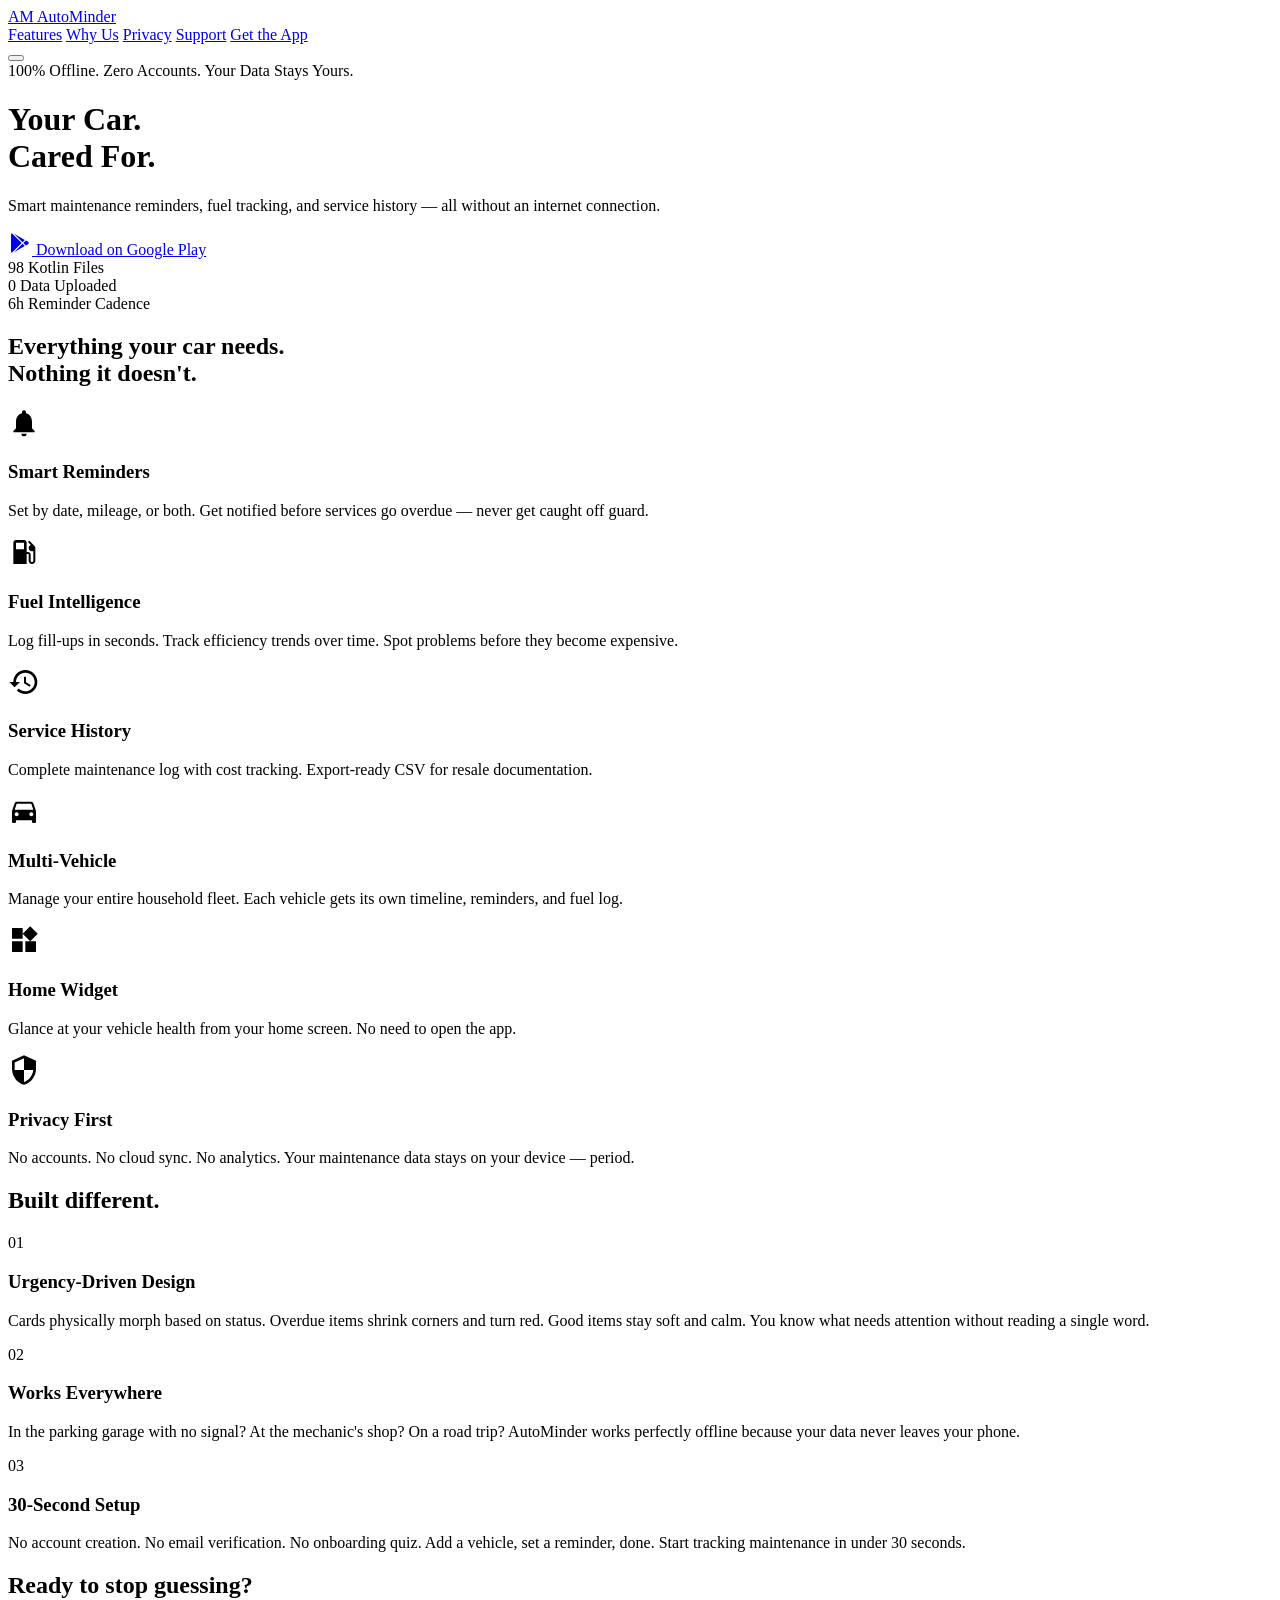
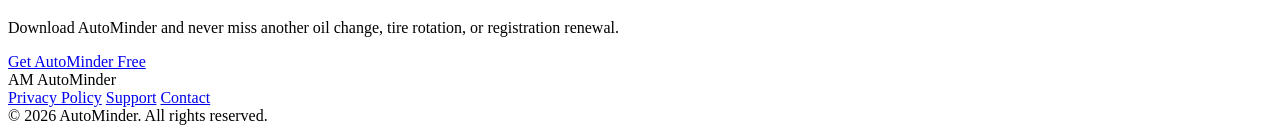
==== website/public/index.html @ 38c60903 "docs: add AutoMinder marketing and privacy website Firebase-hosted static site: landing, privacy pol" ====
<!DOCTYPE html>
<html lang="en">
<head>
    <meta charset="UTF-8">
    <meta name="viewport" content="width=device-width, initial-scale=1.0">
    <title>AutoMinder - Smart Car Maintenance Reminders</title>
    <meta name="description" content="Never miss an oil change again. AutoMinder tracks every service, reminds you before anything goes overdue, and logs your fuel efficiency — all offline.">
    <meta name="theme-color" content="#006B5F">
    <link rel="icon" type="image/svg+xml" href="/favicon.svg">
    <link rel="preconnect" href="https://fonts.googleapis.com">
    <link rel="preconnect" href="https://fonts.gstatic.com" crossorigin>
    <link href="https://fonts.googleapis.com/css2?family=Exo+2:wght@700;800&family=Nunito+Sans:wght@400;600;700&family=JetBrains+Mono:wght@500&display=swap" rel="stylesheet">
    <link rel="stylesheet" href="/styles.css">
</head>
<body>
    <nav class="nav">
        <div class="nav-inner">
            <a href="/" class="nav-brand">
                <span class="nav-logo">AM</span>
                <span class="nav-title">AutoMinder</span>
            </a>
            <div class="nav-links">
                <a href="#features">Features</a>
                <a href="#why">Why Us</a>
                <a href="/privacy.html">Privacy</a>
                <a href="/support.html">Support</a>
                <a href="https://play.google.com/store/apps/details?id=com.autominder.app" class="btn btn-sm">Get the App</a>
            </div>
            <button class="nav-toggle" aria-label="Menu">
                <span></span><span></span><span></span>
            </button>
        </div>
    </nav>

    <header class="hero">
        <div class="hero-bg"></div>
        <div class="hero-content">
            <div class="hero-badge">100% Offline. Zero Accounts. Your Data Stays Yours.</div>
            <h1>Your Car.<br><span class="hero-accent">Cared For.</span></h1>
            <p class="hero-sub">Smart maintenance reminders, fuel tracking, and service history — all without an internet connection.</p>
            <div class="hero-cta">
                <a href="https://play.google.com/store/apps/details?id=com.autominder.app" class="btn btn-primary btn-lg">
                    <svg width="24" height="24" viewBox="0 0 24 24" fill="currentColor"><path d="M3,20.5V3.5C3,2.91 3.34,2.39 3.84,2.15L13.69,12L3.84,21.85C3.34,21.61 3,21.09 3,20.5M16.81,15.12L6.05,21.34L14.54,12.85L16.81,15.12M20.16,10.81C20.5,11.08 20.75,11.5 20.75,12C20.75,12.5 20.5,12.92 20.16,13.19L17.89,14.5L15.39,12L17.89,9.5L20.16,10.81M6.05,2.66L16.81,8.88L14.54,11.15L6.05,2.66Z"/></svg>
                    Download on Google Play
                </a>
            </div>
            <div class="hero-stats">
                <div class="stat">
                    <span class="stat-num">98</span>
                    <span class="stat-label">Kotlin Files</span>
                </div>
                <div class="stat">
                    <span class="stat-num">0</span>
                    <span class="stat-label">Data Uploaded</span>
                </div>
                <div class="stat">
                    <span class="stat-num">6h</span>
                    <span class="stat-label">Reminder Cadence</span>
                </div>
            </div>
        </div>
    </header>

    <section id="features" class="features">
        <div class="container">
            <h2 class="section-title">Everything your car needs.<br>Nothing it doesn't.</h2>
            <div class="features-grid">
                <div class="feature-card">
                    <div class="feature-icon feature-icon--remind">
                        <svg width="32" height="32" viewBox="0 0 24 24" fill="currentColor"><path d="M12 22c1.1 0 2-.9 2-2h-4c0 1.1.89 2 2 2zm6-6v-5c0-3.07-1.64-5.64-4.5-6.32V4c0-.83-.67-1.5-1.5-1.5s-1.5.67-1.5 1.5v.68C7.63 5.36 6 7.92 6 11v5l-2 2v1h16v-1l-2-2z"/></svg>
                    </div>
                    <h3>Smart Reminders</h3>
                    <p>Set by date, mileage, or both. Get notified before services go overdue — never get caught off guard.</p>
                </div>
                <div class="feature-card">
                    <div class="feature-icon feature-icon--fuel">
                        <svg width="32" height="32" viewBox="0 0 24 24" fill="currentColor"><path d="M19.77 7.23l.01-.01-3.72-3.72L15 4.56l2.11 2.11c-.94.36-1.61 1.26-1.61 2.33 0 1.38 1.12 2.5 2.5 2.5.36 0 .69-.08 1-.21v7.21c0 .55-.45 1-1 1s-1-.45-1-1V14c0-1.1-.9-2-2-2h-1V5c0-1.1-.9-2-2-2H6c-1.1 0-2 .9-2 2v16h10v-7.5h1.5v5c0 1.38 1.12 2.5 2.5 2.5s2.5-1.12 2.5-2.5V9c0-.69-.28-1.32-.73-1.77zM12 10H6V5h6v5z"/></svg>
                    </div>
                    <h3>Fuel Intelligence</h3>
                    <p>Log fill-ups in seconds. Track efficiency trends over time. Spot problems before they become expensive.</p>
                </div>
                <div class="feature-card">
                    <div class="feature-icon feature-icon--history">
                        <svg width="32" height="32" viewBox="0 0 24 24" fill="currentColor"><path d="M13 3c-4.97 0-9 4.03-9 9H1l3.89 3.89.07.14L9 12H6c0-3.87 3.13-7 7-7s7 3.13 7 7-3.13 7-7 7c-1.93 0-3.68-.79-4.94-2.06l-1.42 1.42C8.27 19.99 10.51 21 13 21c4.97 0 9-4.03 9-9s-4.03-9-9-9zm-1 5v5l4.28 2.54.72-1.21-3.5-2.08V8H12z"/></svg>
                    </div>
                    <h3>Service History</h3>
                    <p>Complete maintenance log with cost tracking. Export-ready CSV for resale documentation.</p>
                </div>
                <div class="feature-card">
                    <div class="feature-icon feature-icon--multi">
                        <svg width="32" height="32" viewBox="0 0 24 24" fill="currentColor"><path d="M18.92 6.01C18.72 5.42 18.16 5 17.5 5h-11c-.66 0-1.21.42-1.42 1.01L3 12v8c0 .55.45 1 1 1h1c.55 0 1-.45 1-1v-1h12v1c0 .55.45 1 1 1h1c.55 0 1-.45 1-1v-8l-2.08-5.99zM6.5 16c-.83 0-1.5-.67-1.5-1.5S5.67 13 6.5 13s1.5.67 1.5 1.5S7.33 16 6.5 16zm11 0c-.83 0-1.5-.67-1.5-1.5s.67-1.5 1.5-1.5 1.5.67 1.5 1.5-.67 1.5-1.5 1.5zM5 11l1.5-4.5h11L19 11H5z"/></svg>
                    </div>
                    <h3>Multi-Vehicle</h3>
                    <p>Manage your entire household fleet. Each vehicle gets its own timeline, reminders, and fuel log.</p>
                </div>
                <div class="feature-card">
                    <div class="feature-icon feature-icon--widget">
                        <svg width="32" height="32" viewBox="0 0 24 24" fill="currentColor"><path d="M13 13v8h8v-8h-8zM3 21h8v-8H3v8zM3 3v8h8V3H3zm13.66-1.31L11 7.34 16.66 13l5.66-5.66-5.66-5.65z"/></svg>
                    </div>
                    <h3>Home Widget</h3>
                    <p>Glance at your vehicle health from your home screen. No need to open the app.</p>
                </div>
                <div class="feature-card">
                    <div class="feature-icon feature-icon--privacy">
                        <svg width="32" height="32" viewBox="0 0 24 24" fill="currentColor"><path d="M12 1L3 5v6c0 5.55 3.84 10.74 9 12 5.16-1.26 9-6.45 9-12V5l-9-4zm0 10.99h7c-.53 4.12-3.28 7.79-7 8.94V12H5V6.3l7-3.11v8.8z"/></svg>
                    </div>
                    <h3>Privacy First</h3>
                    <p>No accounts. No cloud sync. No analytics. Your maintenance data stays on your device — period.</p>
                </div>
            </div>
        </div>
    </section>

    <section id="why" class="why">
        <div class="container">
            <h2 class="section-title">Built different.</h2>
            <div class="why-grid">
                <div class="why-card">
                    <div class="why-number">01</div>
                    <h3>Urgency-Driven Design</h3>
                    <p>Cards physically morph based on status. Overdue items shrink corners and turn red. Good items stay soft and calm. You know what needs attention without reading a single word.</p>
                </div>
                <div class="why-card">
                    <div class="why-number">02</div>
                    <h3>Works Everywhere</h3>
                    <p>In the parking garage with no signal? At the mechanic's shop? On a road trip? AutoMinder works perfectly offline because your data never leaves your phone.</p>
                </div>
                <div class="why-card">
                    <div class="why-number">03</div>
                    <h3>30-Second Setup</h3>
                    <p>No account creation. No email verification. No onboarding quiz. Add a vehicle, set a reminder, done. Start tracking maintenance in under 30 seconds.</p>
                </div>
            </div>
        </div>
    </section>

    <section class="cta-section">
        <div class="container">
            <div class="cta-card">
                <h2>Ready to stop guessing?</h2>
                <p>Download AutoMinder and never miss another oil change, tire rotation, or registration renewal.</p>
                <a href="https://play.google.com/store/apps/details?id=com.autominder.app" class="btn btn-primary btn-lg">Get AutoMinder Free</a>
            </div>
        </div>
    </section>

    <footer class="footer">
        <div class="container footer-inner">
            <div class="footer-brand">
                <span class="nav-logo">AM</span>
                <span>AutoMinder</span>
            </div>
            <div class="footer-links">
                <a href="/privacy.html">Privacy Policy</a>
                <a href="/support.html">Support</a>
                <a href="mailto:autominder2@gmail.com">Contact</a>
            </div>
            <div class="footer-copy">&copy; 2026 AutoMinder. All rights reserved.</div>
        </div>
    </footer>

    <script>
        document.querySelector('.nav-toggle').addEventListener('click', function() {
            document.querySelector('.nav-links').classList.toggle('active');
        });
    </script>
</body>
</html>
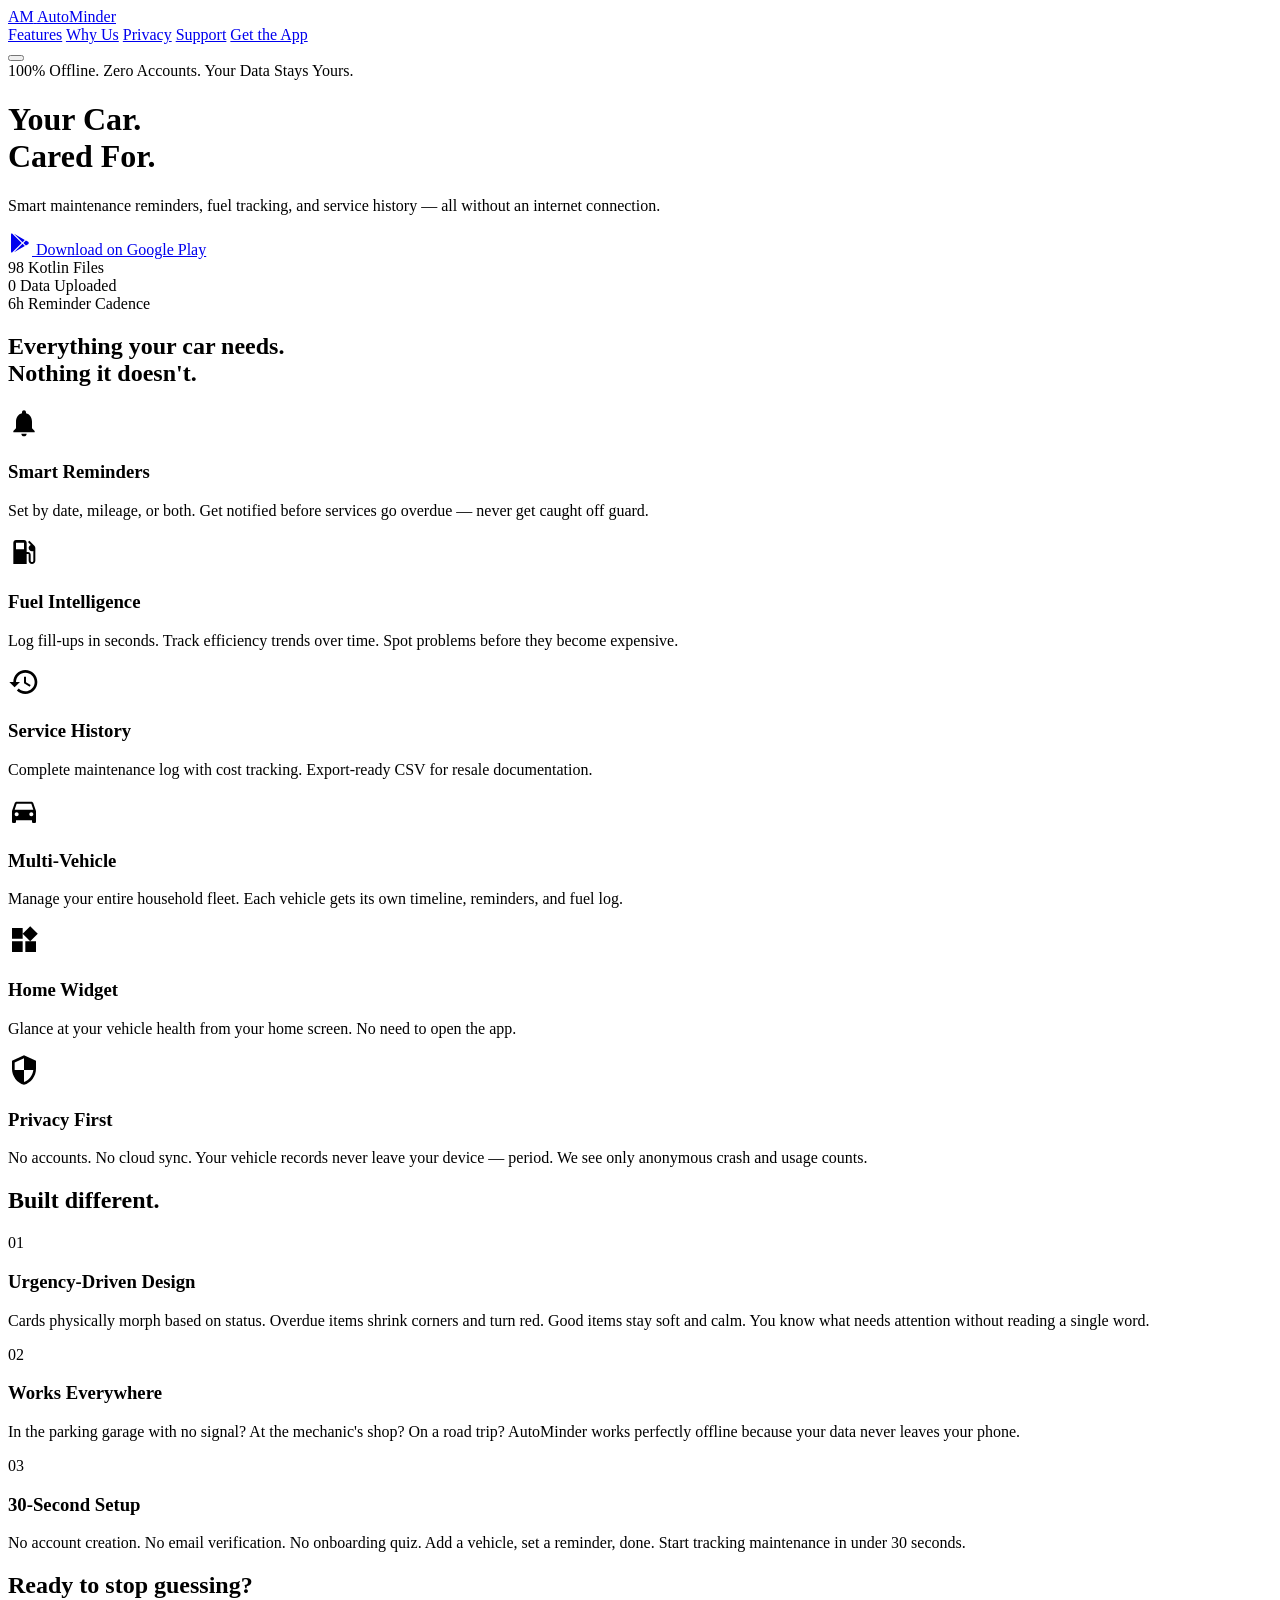
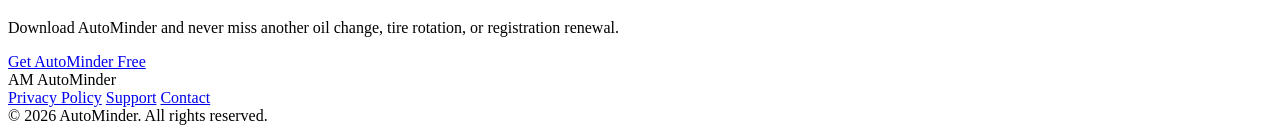
==== commit 32e2d178: "feat(web): host the site on Firebase, add app-ads.txt, and correct false privacy claims Adds the Fir" ====
--- a/website/public/index.html
+++ b/website/public/index.html
@@ -105,7 +105,7 @@
                         <svg width="32" height="32" viewBox="0 0 24 24" fill="currentColor"><path d="M12 1L3 5v6c0 5.55 3.84 10.74 9 12 5.16-1.26 9-6.45 9-12V5l-9-4zm0 10.99h7c-.53 4.12-3.28 7.79-7 8.94V12H5V6.3l7-3.11v8.8z"/></svg>
                     </div>
                     <h3>Privacy First</h3>
-                    <p>No accounts. No cloud sync. No analytics. Your maintenance data stays on your device — period.</p>
+                    <p>No accounts. No cloud sync. Your vehicle records never leave your device — period. We see only anonymous crash and usage counts.</p>
                 </div>
             </div>
         </div>
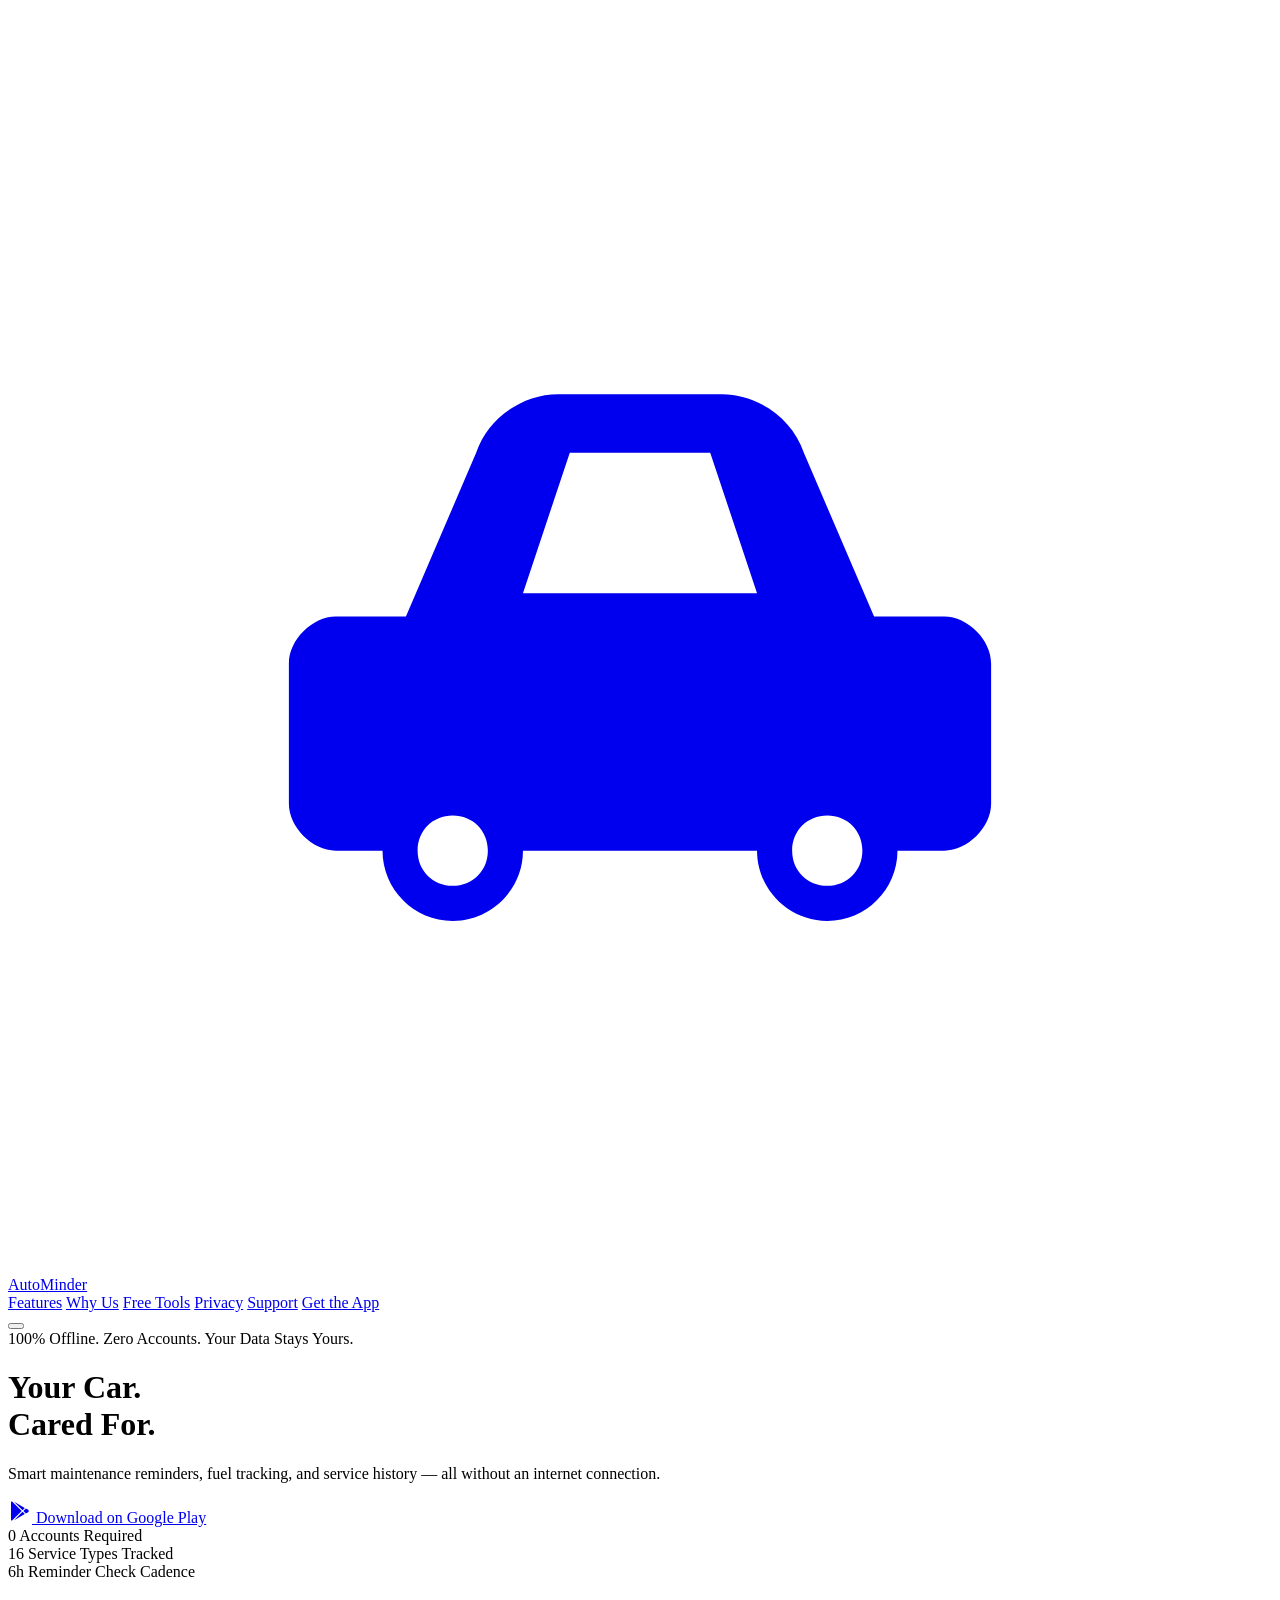
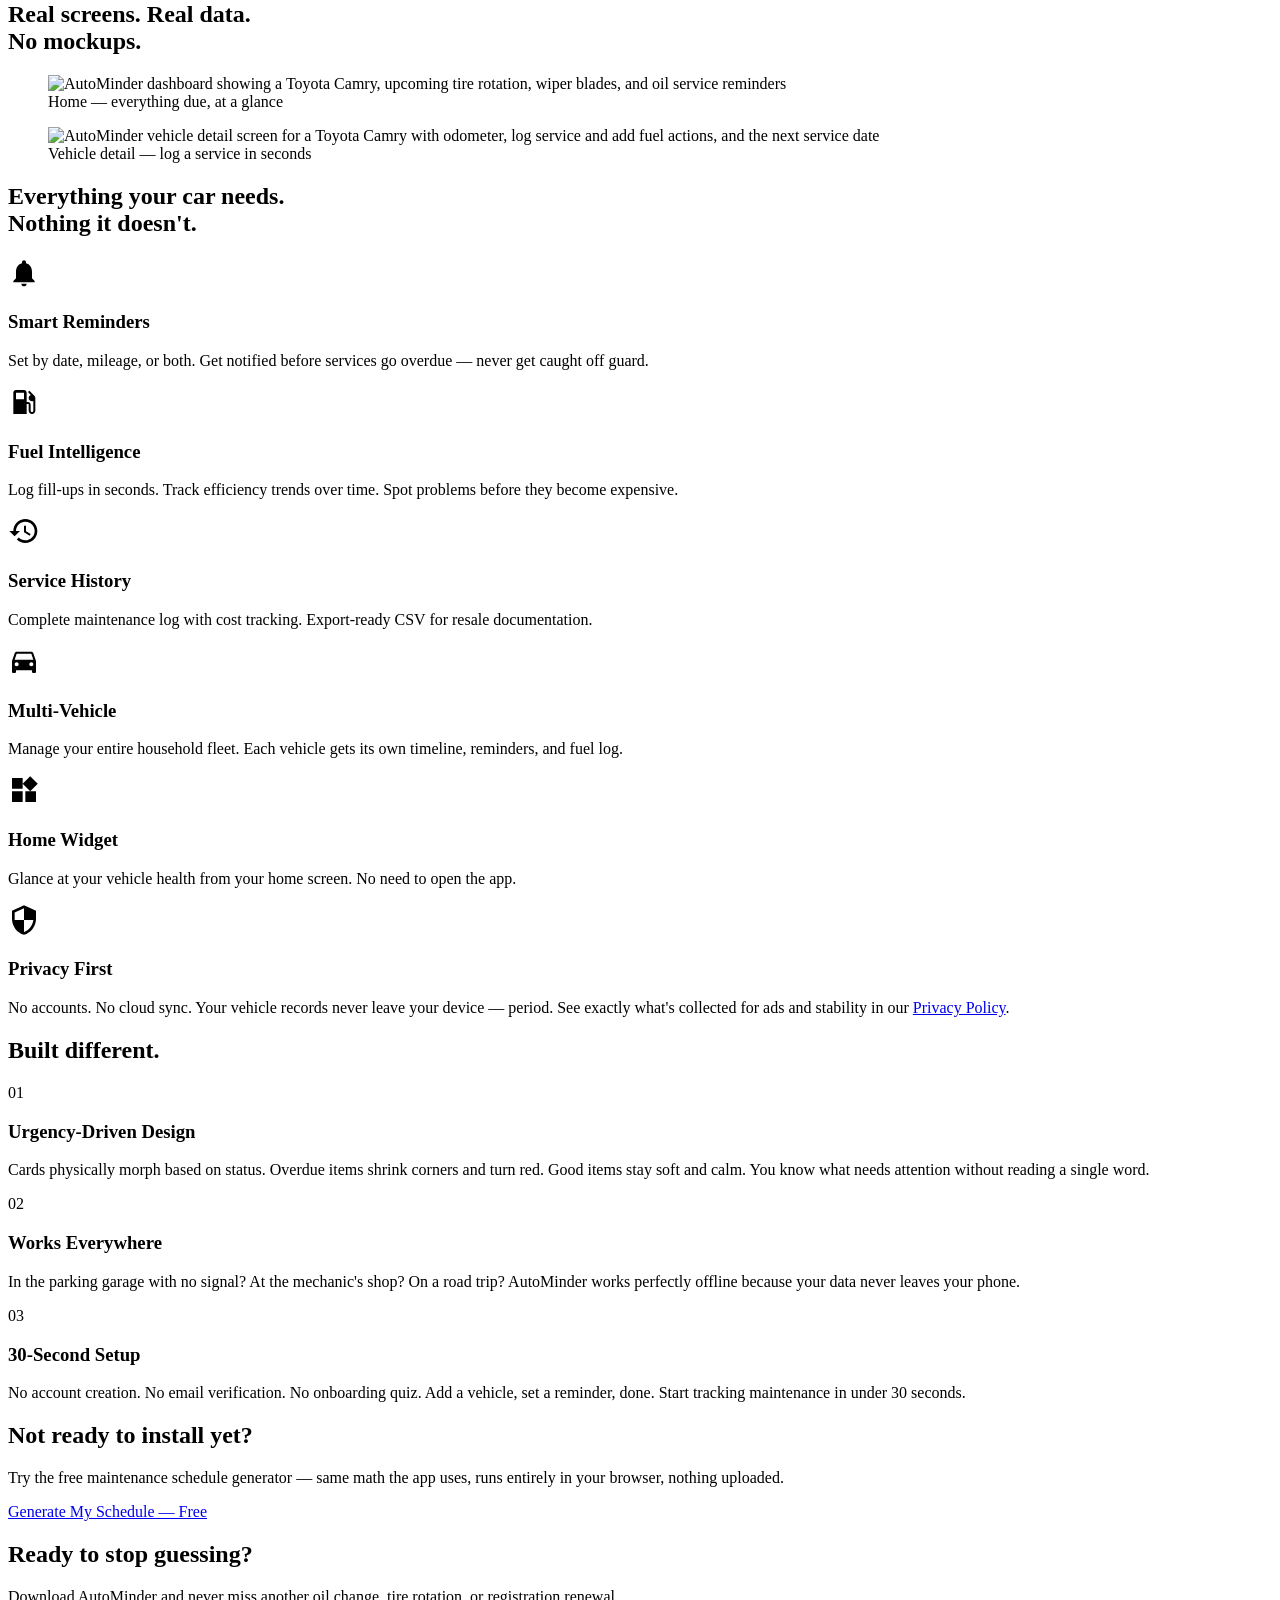
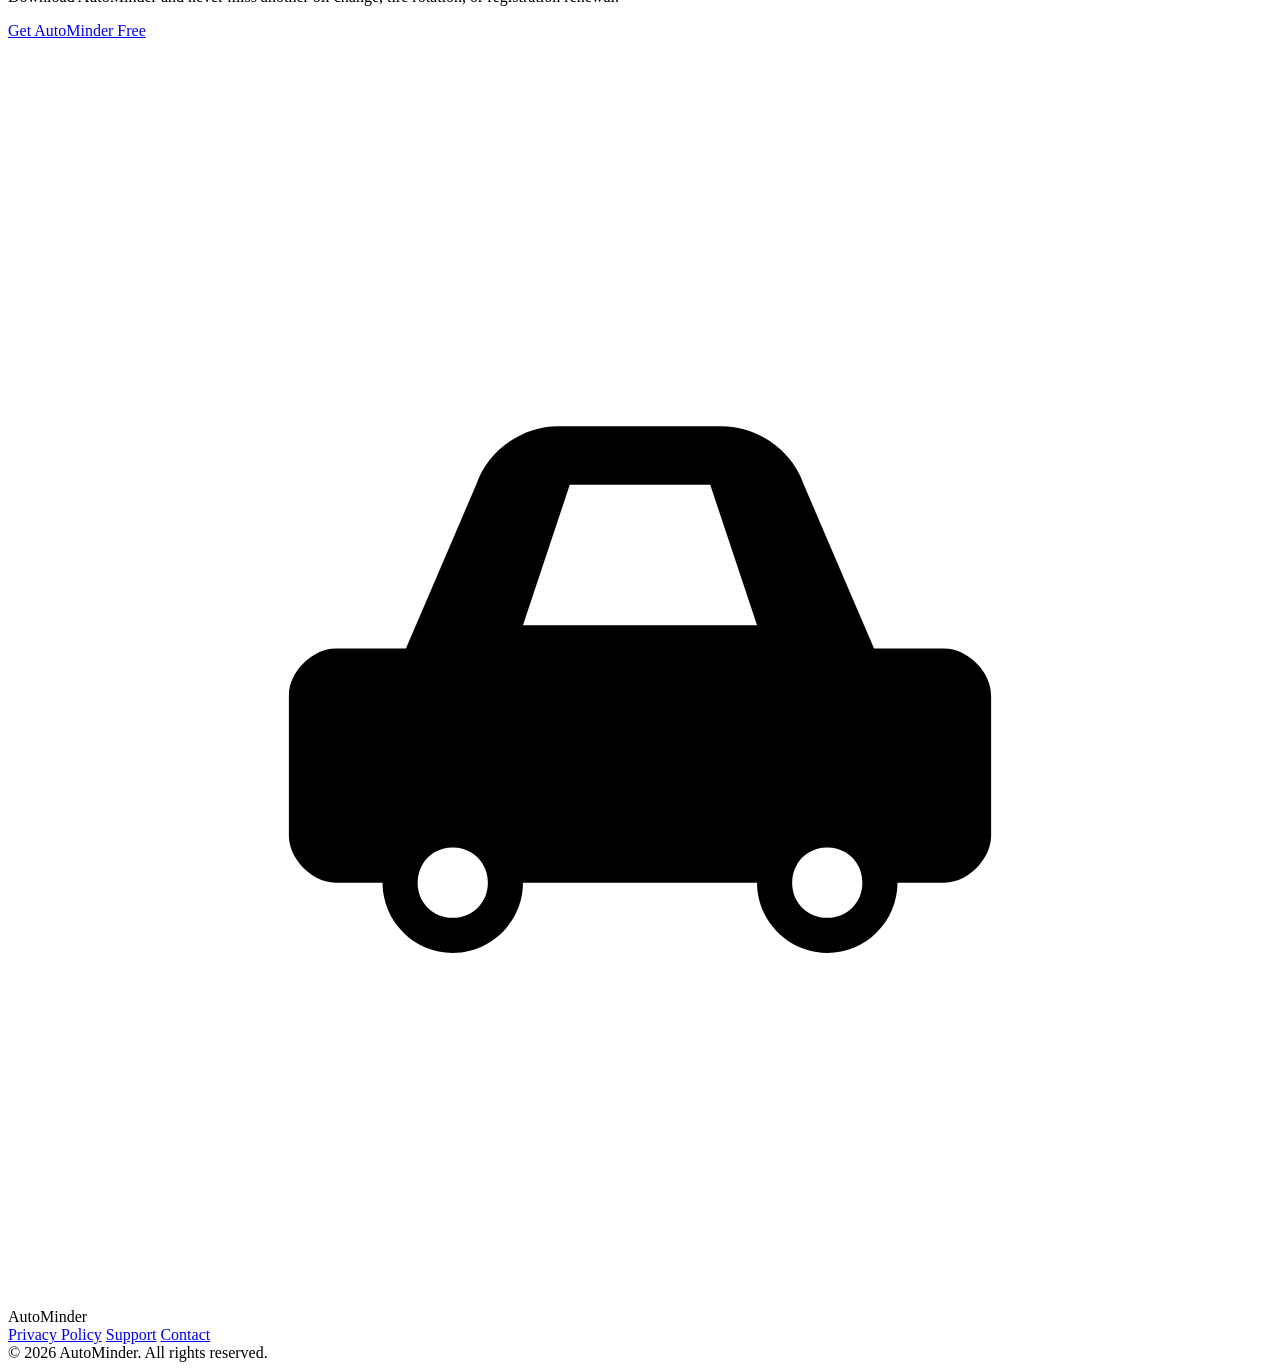
==== commit 86dc9331: "feat(v3): domain data-truth foundation, canonical vehicle formatter, semantic M3 status badges - Veh" ====
--- a/website/public/index.html
+++ b/website/public/index.html
@@ -5,23 +5,32 @@
     <meta name="viewport" content="width=device-width, initial-scale=1.0">
     <title>AutoMinder - Smart Car Maintenance Reminders</title>
     <meta name="description" content="Never miss an oil change again. AutoMinder tracks every service, reminds you before anything goes overdue, and logs your fuel efficiency — all offline.">
-    <meta name="theme-color" content="#006B5F">
-    <link rel="icon" type="image/svg+xml" href="/favicon.svg">
+    <meta name="theme-color" content="#0B4FC4">
+    <meta property="og:type" content="website">
+    <meta property="og:title" content="AutoMinder — Smart Car Maintenance Reminders">
+    <meta property="og:description" content="Never miss an oil change again. AutoMinder tracks every service, reminds you before anything goes overdue, and logs your fuel efficiency — all offline.">
+    <meta property="og:url" content="https://com-autominder-app.web.app/">
+    <meta property="og:site_name" content="AutoMinder">
+    <meta name="twitter:card" content="summary">
+    <meta name="twitter:title" content="AutoMinder — Smart Car Maintenance Reminders">
+    <meta name="twitter:description" content="Never miss an oil change again. AutoMinder tracks every service, reminds you before anything goes overdue, and logs your fuel efficiency — all offline.">
+    <link rel="icon" type="image/svg+xml" href="/favicon.svg?v=2">
     <link rel="preconnect" href="https://fonts.googleapis.com">
     <link rel="preconnect" href="https://fonts.gstatic.com" crossorigin>
     <link href="https://fonts.googleapis.com/css2?family=Exo+2:wght@700;800&family=Nunito+Sans:wght@400;600;700&family=JetBrains+Mono:wght@500&display=swap" rel="stylesheet">
-    <link rel="stylesheet" href="/styles.css">
+    <link rel="stylesheet" href="/styles.css?v=2">
 </head>
 <body>
     <nav class="nav">
         <div class="nav-inner">
             <a href="/" class="nav-brand">
-                <span class="nav-logo">AM</span>
+                <span class="nav-logo"><svg viewBox="0 0 108 108" fill="currentColor"><path d="M74,52 L68,38 C67,35 64,33 61,33 L47,33 C44,33 41,35 40,38 L34,52 L28,52 C26,52 24,54 24,56 L24,68 C24,70 26,72 28,72 L32,72 C32,75.3 34.7,78 38,78 C41.3,78 44,75.3 44,72 L64,72 C64,75.3 66.7,78 70,78 C73.3,78 76,75.3 76,72 L80,72 C82,72 84,70 84,68 L84,56 C84,54 82,52 80,52 Z M38,75 C36.3,75 35,73.7 35,72 C35,70.3 36.3,69 38,69 C39.7,69 41,70.3 41,72 C41,73.7 39.7,75 38,75 Z M70,75 C68.3,75 67,73.7 67,72 C67,70.3 68.3,69 70,69 C71.7,69 73,70.3 73,72 C73,73.7 71.7,75 70,75 Z M44,50 L48,38 L60,38 L64,50 Z"/></svg></span>
                 <span class="nav-title">AutoMinder</span>
             </a>
             <div class="nav-links">
                 <a href="#features">Features</a>
                 <a href="#why">Why Us</a>
+                <a href="/tools/maintenance-schedule.html">Free Tools</a>
                 <a href="/privacy.html">Privacy</a>
                 <a href="/support.html">Support</a>
                 <a href="https://play.google.com/store/apps/details?id=com.autominder.app" class="btn btn-sm">Get the App</a>
@@ -46,20 +55,36 @@
             </div>
             <div class="hero-stats">
                 <div class="stat">
-                    <span class="stat-num">98</span>
-                    <span class="stat-label">Kotlin Files</span>
+                    <span class="stat-num">0</span>
+                    <span class="stat-label">Accounts Required</span>
                 </div>
                 <div class="stat">
-                    <span class="stat-num">0</span>
-                    <span class="stat-label">Data Uploaded</span>
+                    <span class="stat-num">16</span>
+                    <span class="stat-label">Service Types Tracked</span>
                 </div>
                 <div class="stat">
                     <span class="stat-num">6h</span>
-                    <span class="stat-label">Reminder Cadence</span>
+                    <span class="stat-label">Reminder Check Cadence</span>
                 </div>
             </div>
         </div>
     </header>
+
+    <section class="screenshots">
+        <div class="container">
+            <h2 class="section-title">Real screens. Real data.<br>No mockups.</h2>
+            <div class="screenshots-grid">
+                <figure class="screenshot-card">
+                    <img src="/assets/screenshots/dashboard.png" alt="AutoMinder dashboard showing a Toyota Camry, upcoming tire rotation, wiper blades, and oil service reminders" loading="lazy">
+                    <figcaption>Home — everything due, at a glance</figcaption>
+                </figure>
+                <figure class="screenshot-card">
+                    <img src="/assets/screenshots/vehicle-detail.png" alt="AutoMinder vehicle detail screen for a Toyota Camry with odometer, log service and add fuel actions, and the next service date" loading="lazy">
+                    <figcaption>Vehicle detail — log a service in seconds</figcaption>
+                </figure>
+            </div>
+        </div>
+    </section>
 
     <section id="features" class="features">
         <div class="container">
@@ -105,7 +130,7 @@
                         <svg width="32" height="32" viewBox="0 0 24 24" fill="currentColor"><path d="M12 1L3 5v6c0 5.55 3.84 10.74 9 12 5.16-1.26 9-6.45 9-12V5l-9-4zm0 10.99h7c-.53 4.12-3.28 7.79-7 8.94V12H5V6.3l7-3.11v8.8z"/></svg>
                     </div>
                     <h3>Privacy First</h3>
-                    <p>No accounts. No cloud sync. Your vehicle records never leave your device — period. We see only anonymous crash and usage counts.</p>
+                    <p>No accounts. No cloud sync. Your vehicle records never leave your device — period. See exactly what's collected for ads and stability in our <a href="/privacy.html">Privacy Policy</a>.</p>
                 </div>
             </div>
         </div>
@@ -137,6 +162,16 @@
     <section class="cta-section">
         <div class="container">
             <div class="cta-card">
+                <h2>Not ready to install yet?</h2>
+                <p>Try the free maintenance schedule generator — same math the app uses, runs entirely in your browser, nothing uploaded.</p>
+                <a href="/tools/maintenance-schedule.html" class="btn btn-primary btn-lg">Generate My Schedule — Free</a>
+            </div>
+        </div>
+    </section>
+
+    <section class="cta-section">
+        <div class="container">
+            <div class="cta-card">
                 <h2>Ready to stop guessing?</h2>
                 <p>Download AutoMinder and never miss another oil change, tire rotation, or registration renewal.</p>
                 <a href="https://play.google.com/store/apps/details?id=com.autominder.app" class="btn btn-primary btn-lg">Get AutoMinder Free</a>
@@ -147,7 +182,7 @@
     <footer class="footer">
         <div class="container footer-inner">
             <div class="footer-brand">
-                <span class="nav-logo">AM</span>
+                <span class="nav-logo"><svg viewBox="0 0 108 108" fill="currentColor"><path d="M74,52 L68,38 C67,35 64,33 61,33 L47,33 C44,33 41,35 40,38 L34,52 L28,52 C26,52 24,54 24,56 L24,68 C24,70 26,72 28,72 L32,72 C32,75.3 34.7,78 38,78 C41.3,78 44,75.3 44,72 L64,72 C64,75.3 66.7,78 70,78 C73.3,78 76,75.3 76,72 L80,72 C82,72 84,70 84,68 L84,56 C84,54 82,52 80,52 Z M38,75 C36.3,75 35,73.7 35,72 C35,70.3 36.3,69 38,69 C39.7,69 41,70.3 41,72 C41,73.7 39.7,75 38,75 Z M70,75 C68.3,75 67,73.7 67,72 C67,70.3 68.3,69 70,69 C71.7,69 73,70.3 73,72 C73,73.7 71.7,75 70,75 Z M44,50 L48,38 L60,38 L64,50 Z"/></svg></span>
                 <span>AutoMinder</span>
             </div>
             <div class="footer-links">
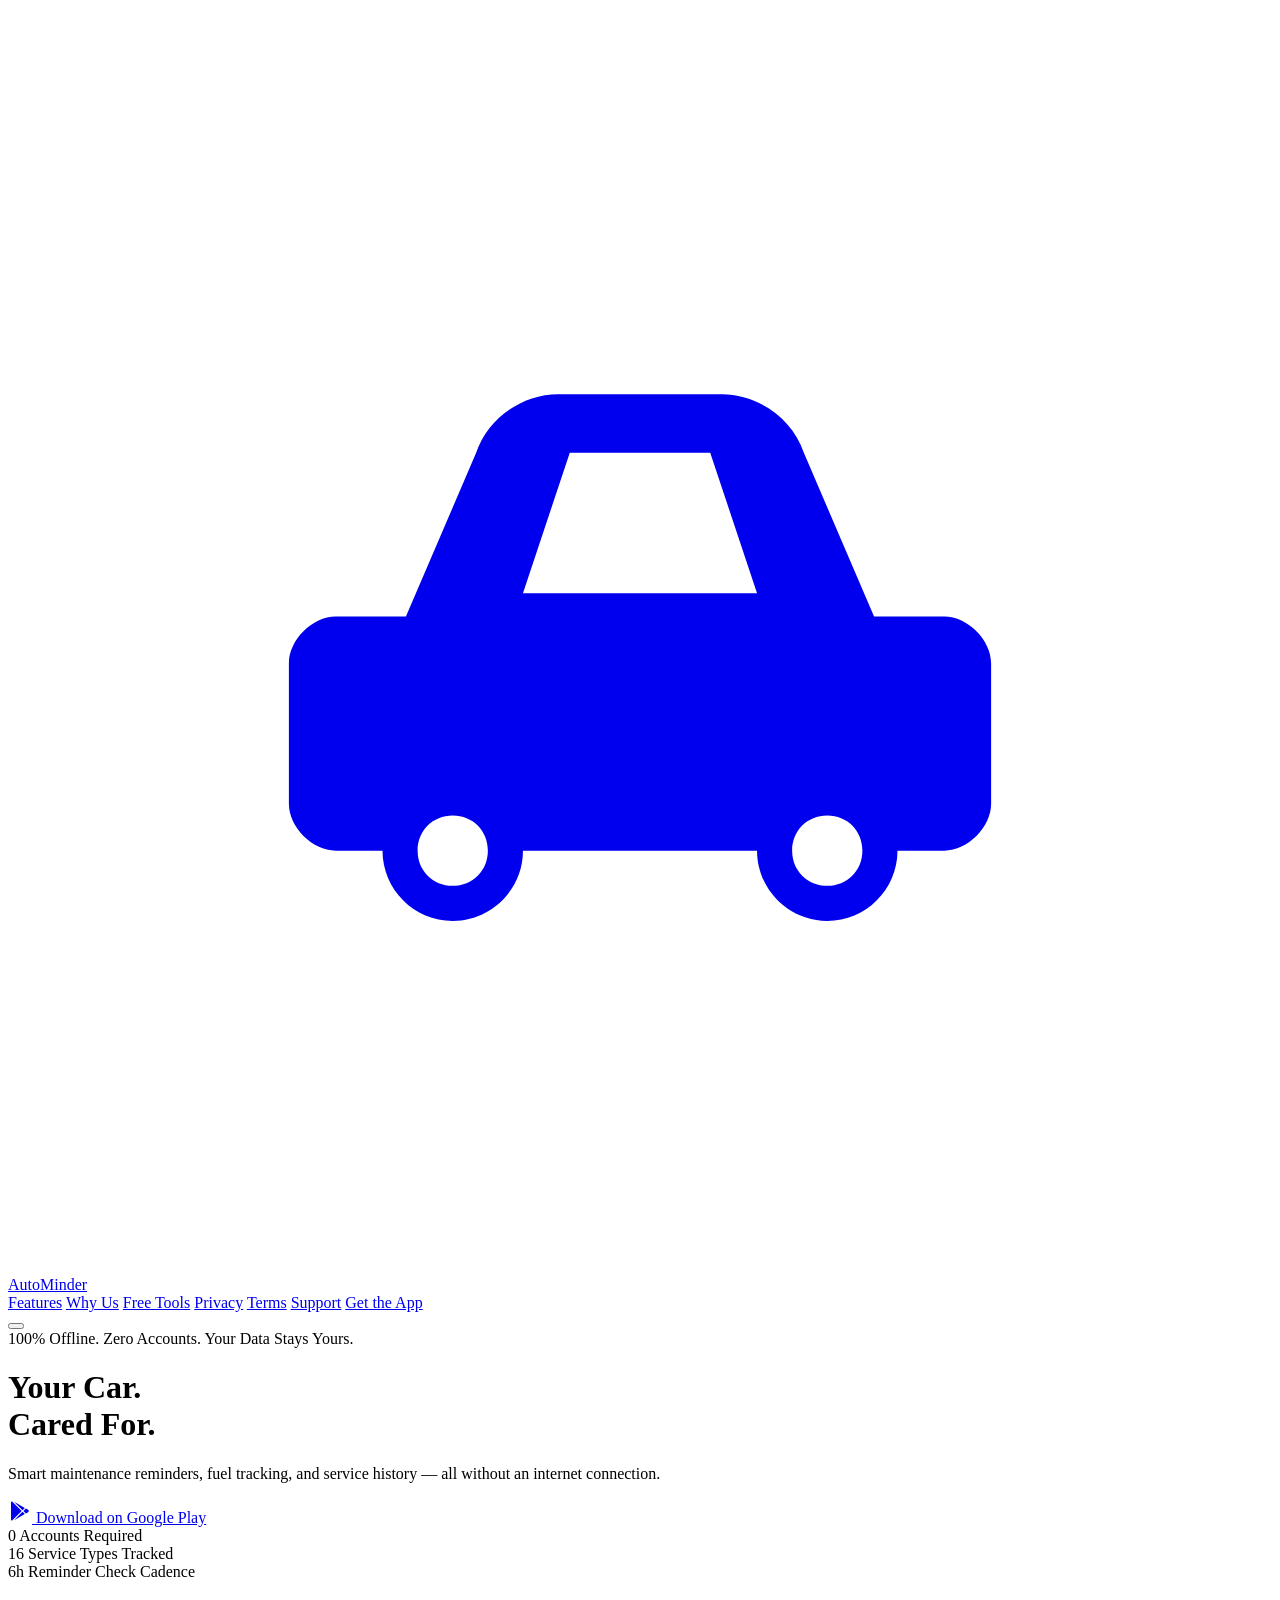
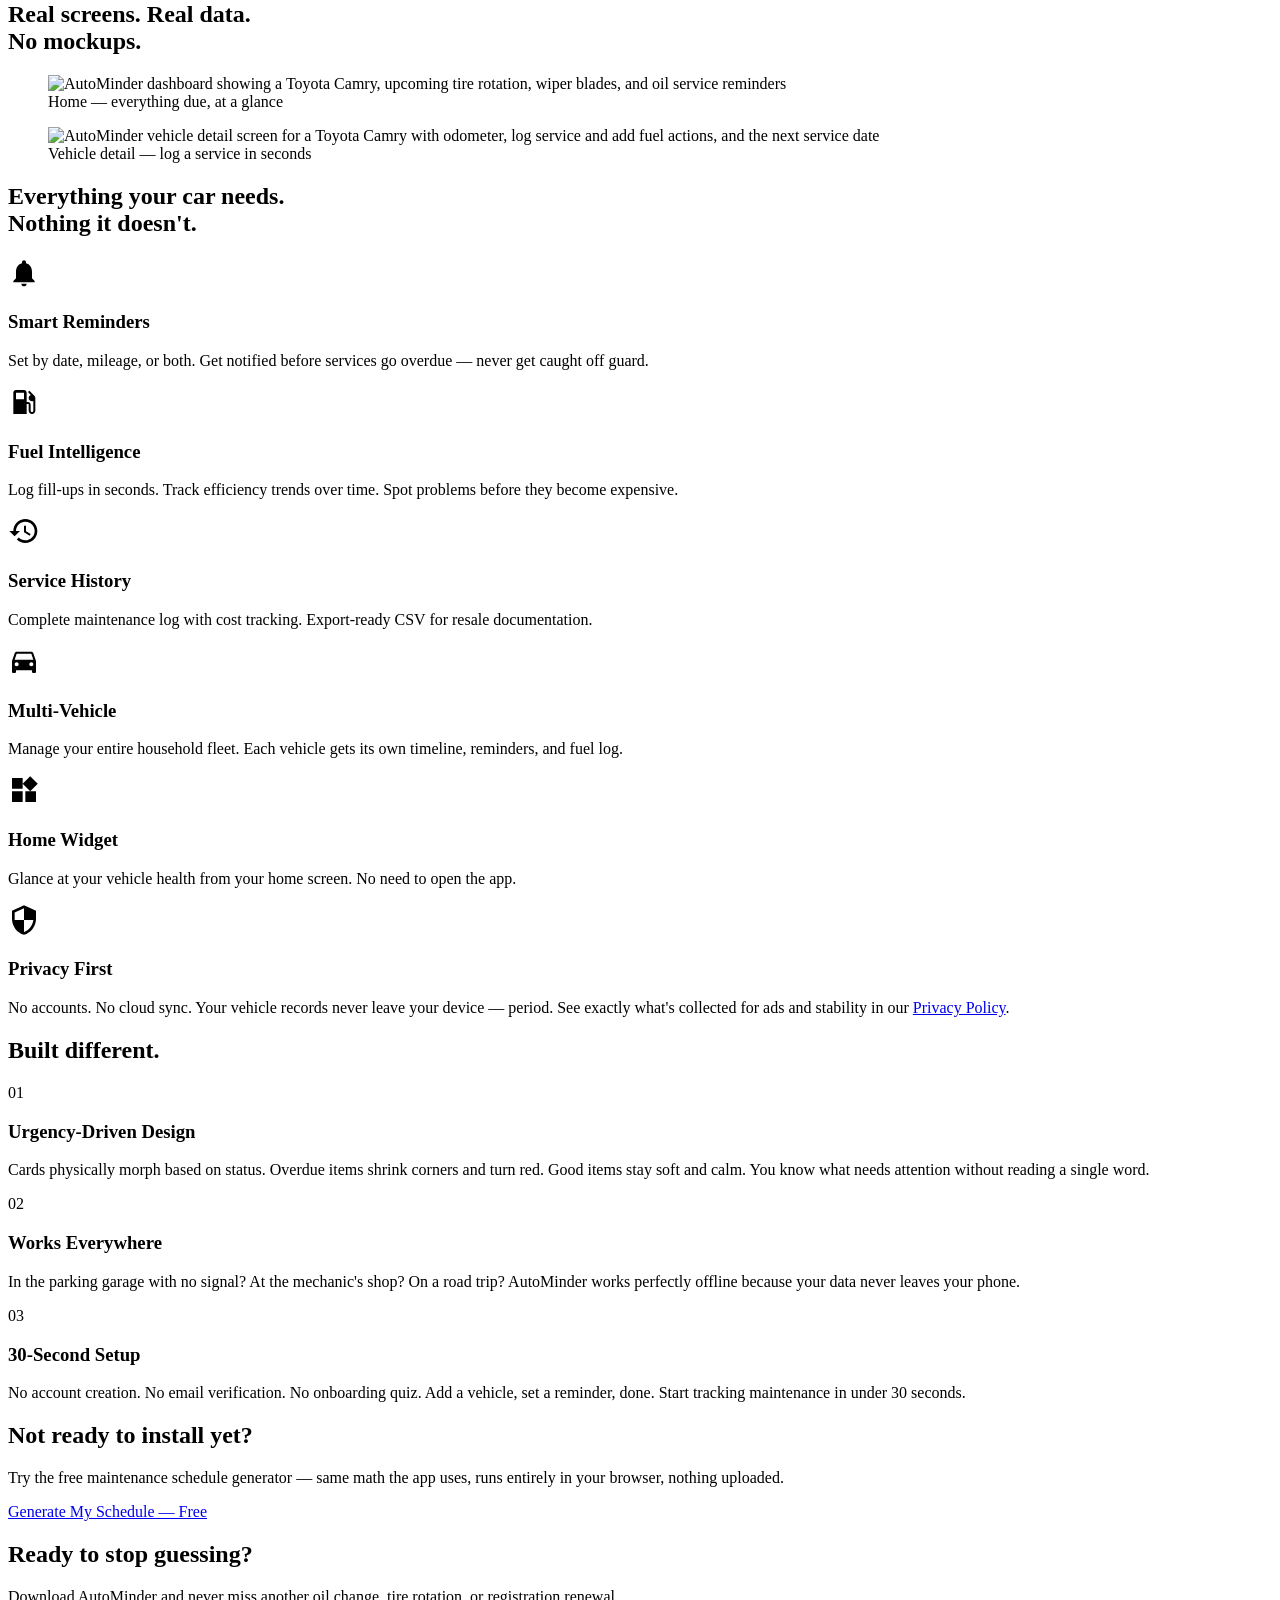
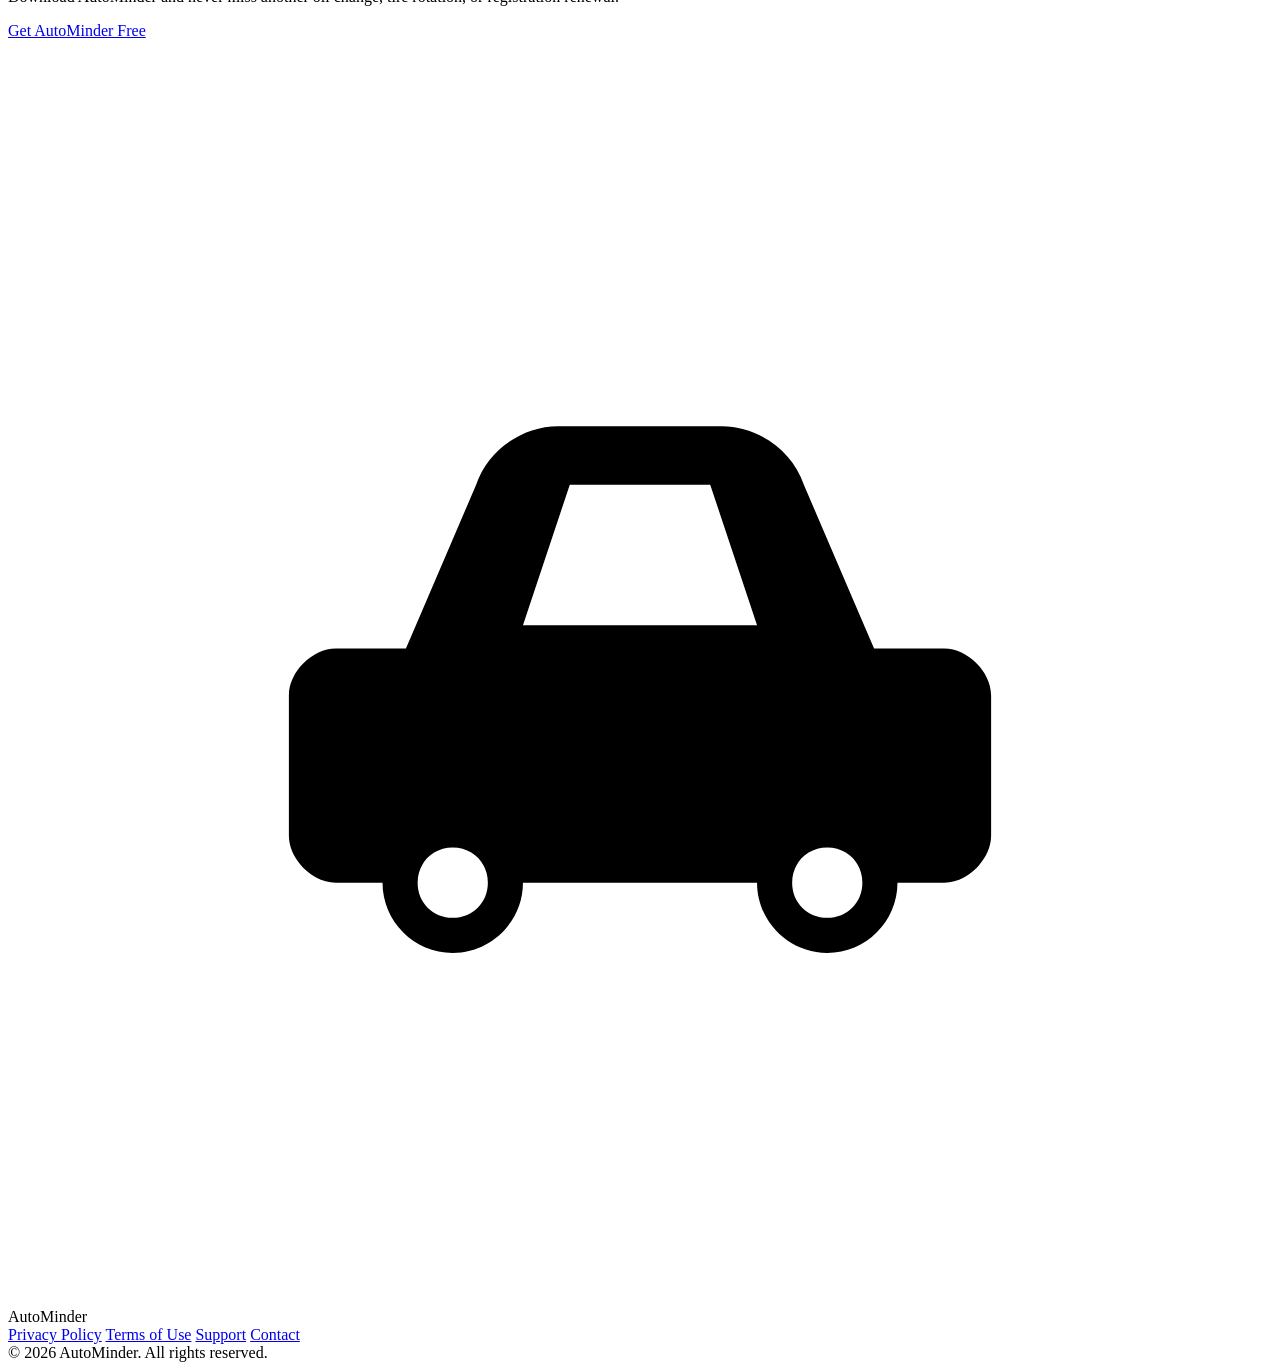
==== commit 8cb41ff5: "docs(store): make Data Safety and the privacy policy match the binary The privacy policy stated: "We" ====
--- a/website/public/index.html
+++ b/website/public/index.html
@@ -32,6 +32,7 @@
                 <a href="#why">Why Us</a>
                 <a href="/tools/maintenance-schedule.html">Free Tools</a>
                 <a href="/privacy.html">Privacy</a>
+                <a href="/terms.html">Terms</a>
                 <a href="/support.html">Support</a>
                 <a href="https://play.google.com/store/apps/details?id=com.autominder.app" class="btn btn-sm">Get the App</a>
             </div>
@@ -187,6 +188,7 @@
             </div>
             <div class="footer-links">
                 <a href="/privacy.html">Privacy Policy</a>
+                <a href="/terms.html">Terms of Use</a>
                 <a href="/support.html">Support</a>
                 <a href="mailto:autominder2@gmail.com">Contact</a>
             </div>
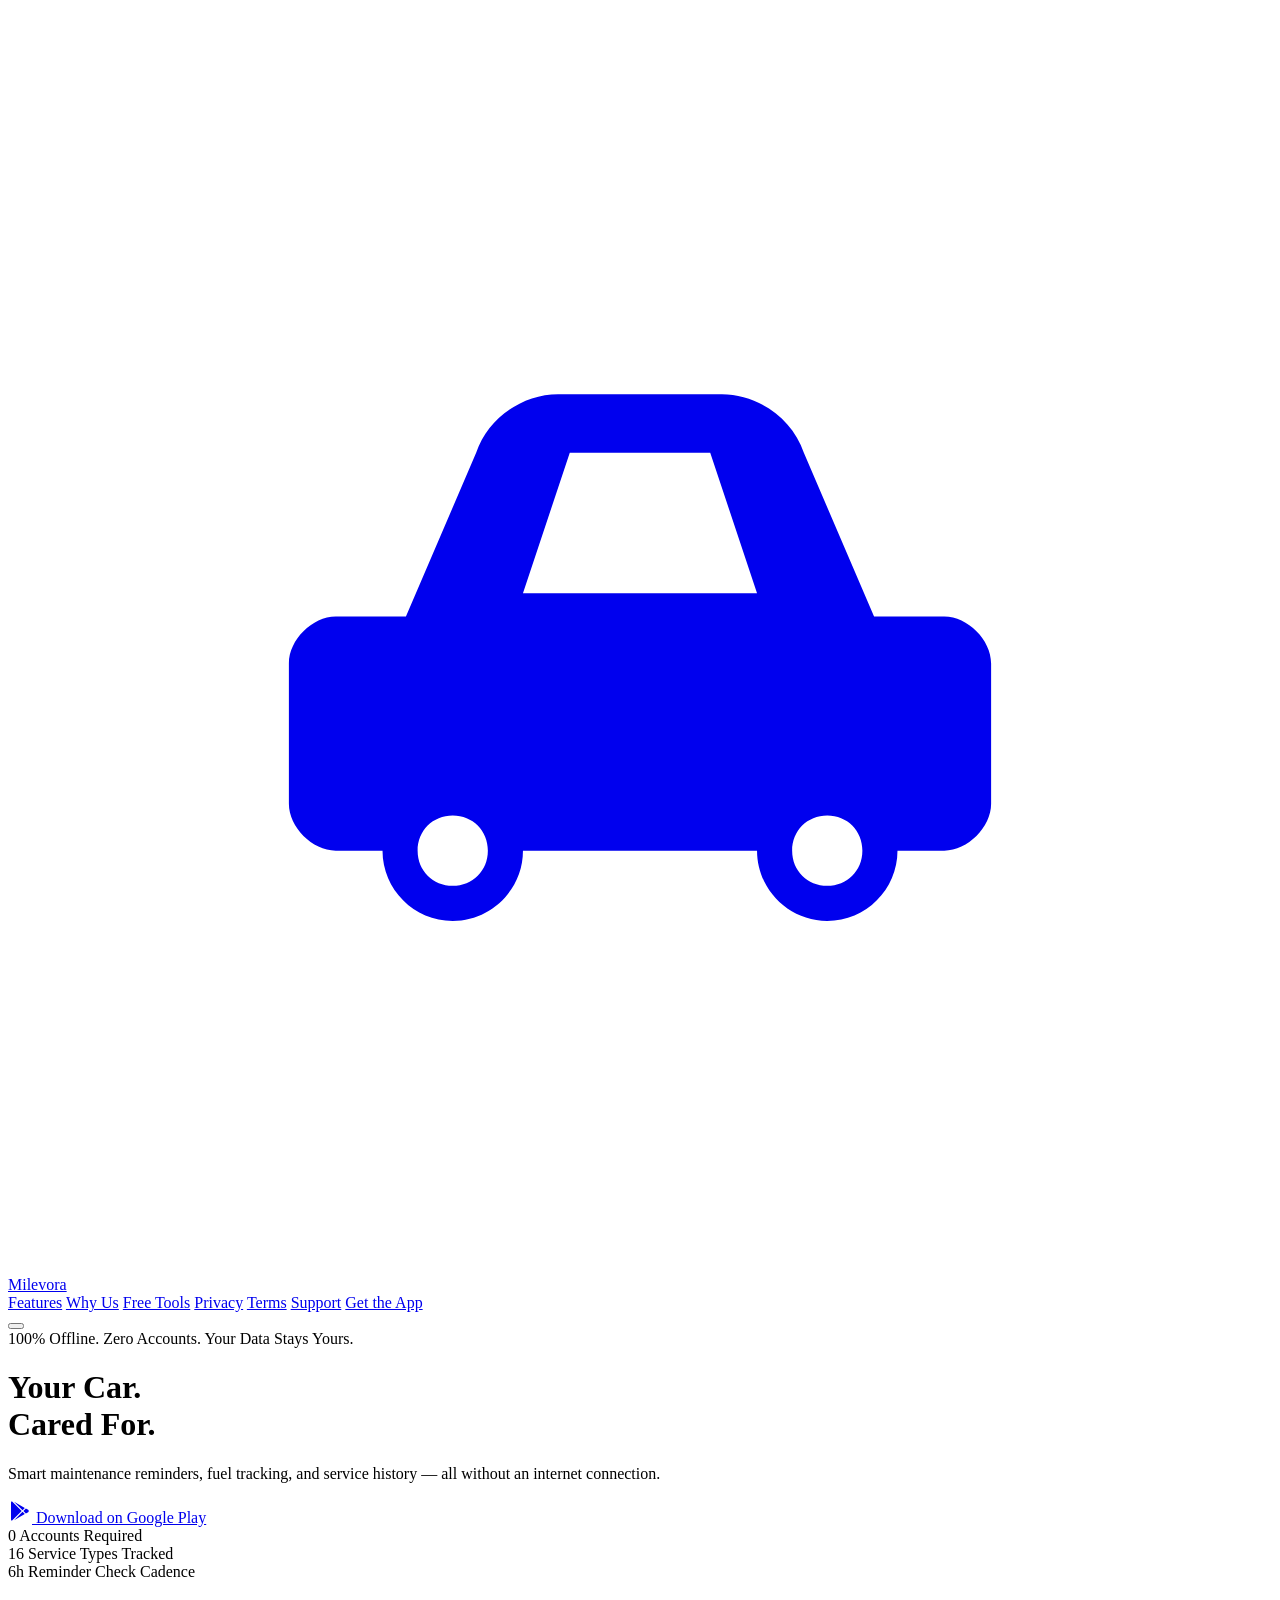
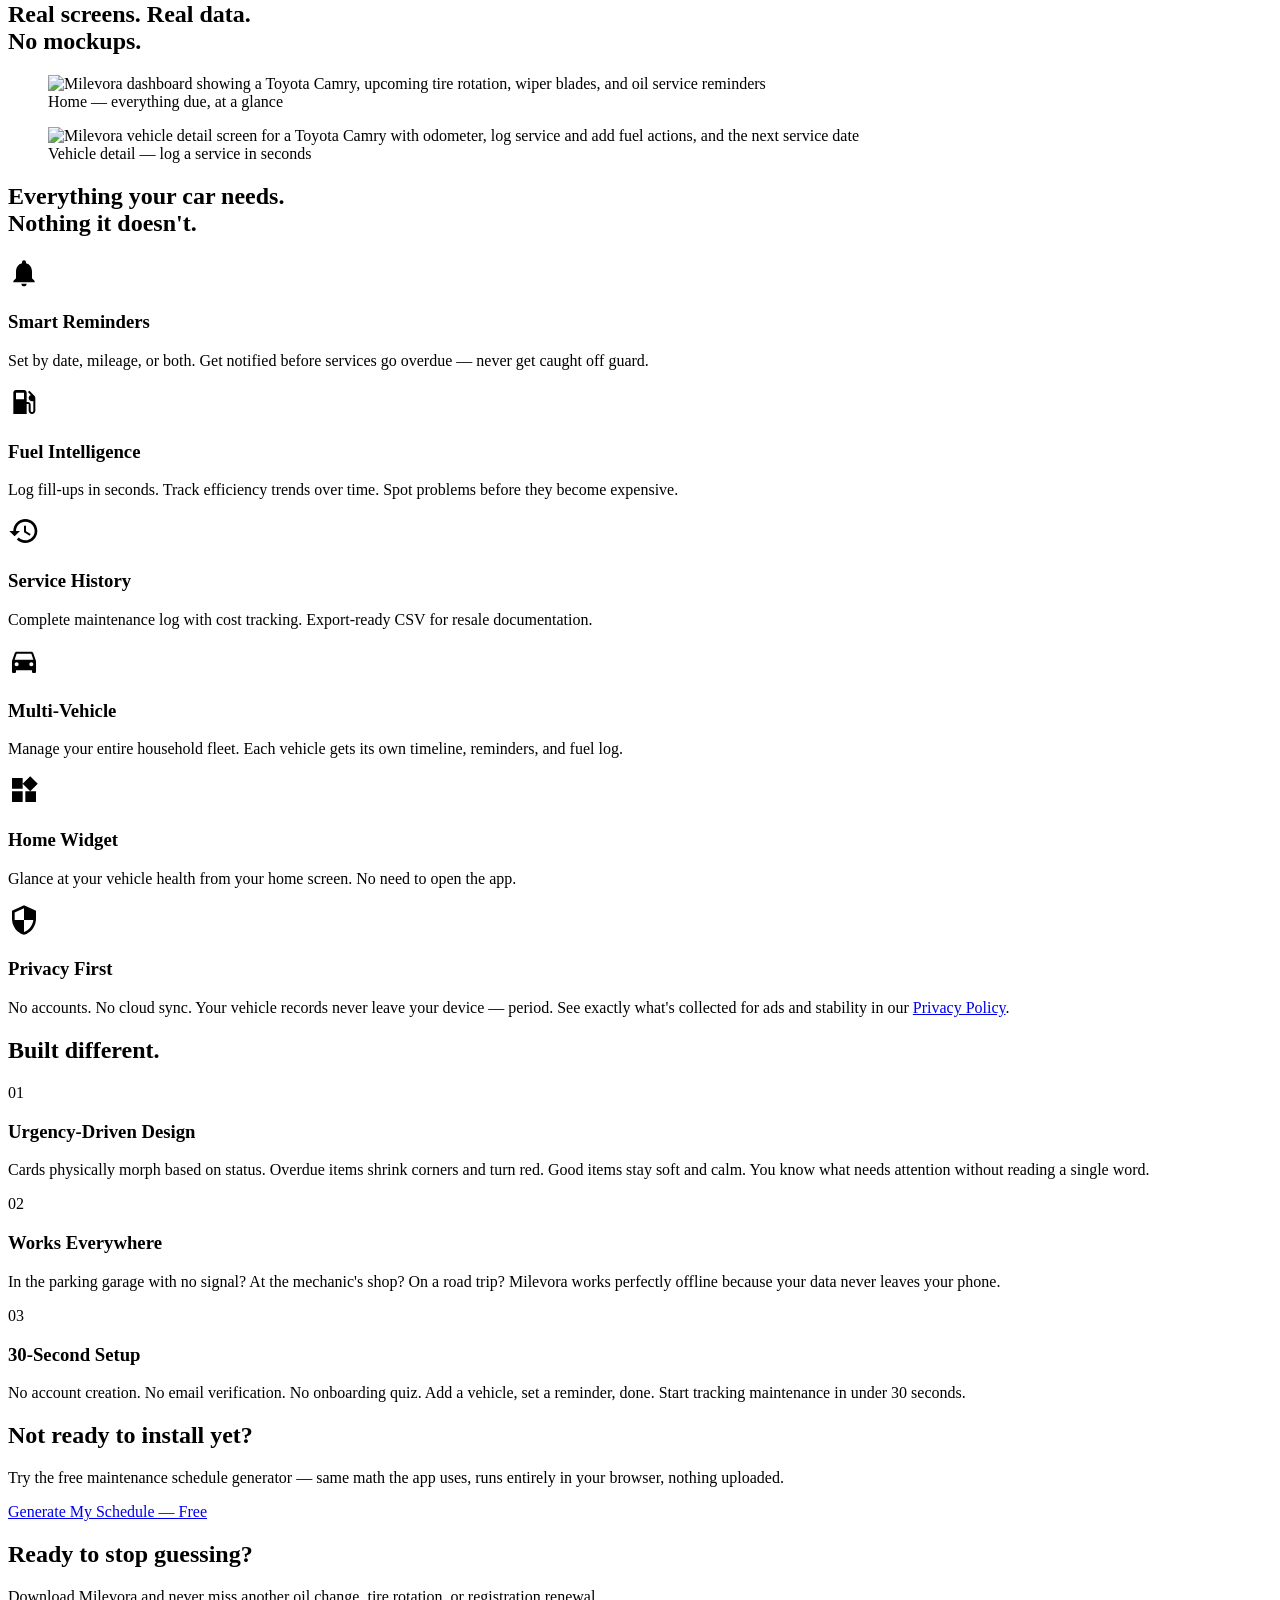
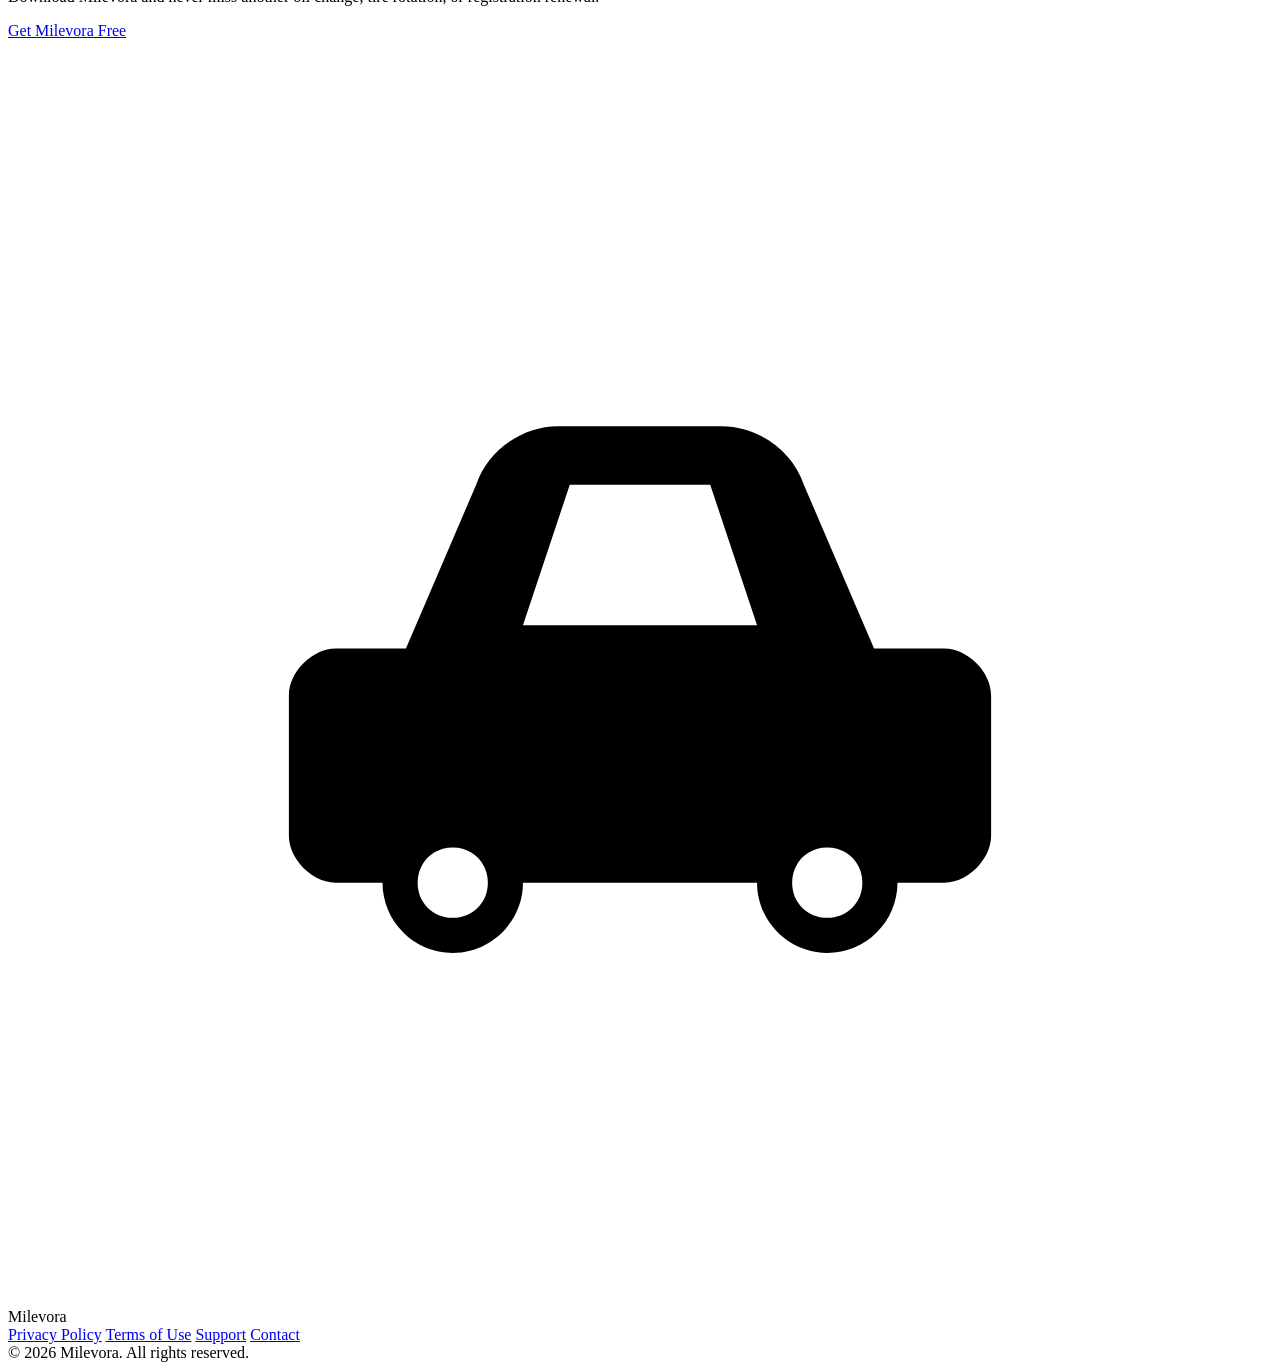
==== commit 562de2b6: "feat(branding): update app brand and metadata copy to Milevora" ====
--- a/website/public/index.html
+++ b/website/public/index.html
@@ -3,17 +3,17 @@
 <head>
     <meta charset="UTF-8">
     <meta name="viewport" content="width=device-width, initial-scale=1.0">
-    <title>AutoMinder - Smart Car Maintenance Reminders</title>
-    <meta name="description" content="Never miss an oil change again. AutoMinder tracks every service, reminds you before anything goes overdue, and logs your fuel efficiency — all offline.">
+    <title>Milevora - Smart Car Maintenance Reminders</title>
+    <meta name="description" content="Never miss an oil change again. Milevora tracks every service, reminds you before anything goes overdue, and logs your fuel efficiency — all offline.">
     <meta name="theme-color" content="#0B4FC4">
     <meta property="og:type" content="website">
-    <meta property="og:title" content="AutoMinder — Smart Car Maintenance Reminders">
-    <meta property="og:description" content="Never miss an oil change again. AutoMinder tracks every service, reminds you before anything goes overdue, and logs your fuel efficiency — all offline.">
+    <meta property="og:title" content="Milevora — Smart Car Maintenance Reminders">
+    <meta property="og:description" content="Never miss an oil change again. Milevora tracks every service, reminds you before anything goes overdue, and logs your fuel efficiency — all offline.">
     <meta property="og:url" content="https://com-autominder-app.web.app/">
-    <meta property="og:site_name" content="AutoMinder">
+    <meta property="og:site_name" content="Milevora">
     <meta name="twitter:card" content="summary">
-    <meta name="twitter:title" content="AutoMinder — Smart Car Maintenance Reminders">
-    <meta name="twitter:description" content="Never miss an oil change again. AutoMinder tracks every service, reminds you before anything goes overdue, and logs your fuel efficiency — all offline.">
+    <meta name="twitter:title" content="Milevora — Smart Car Maintenance Reminders">
+    <meta name="twitter:description" content="Never miss an oil change again. Milevora tracks every service, reminds you before anything goes overdue, and logs your fuel efficiency — all offline.">
     <link rel="icon" type="image/svg+xml" href="/favicon.svg?v=2">
     <link rel="preconnect" href="https://fonts.googleapis.com">
     <link rel="preconnect" href="https://fonts.gstatic.com" crossorigin>
@@ -25,7 +25,7 @@
         <div class="nav-inner">
             <a href="/" class="nav-brand">
                 <span class="nav-logo"><svg viewBox="0 0 108 108" fill="currentColor"><path d="M74,52 L68,38 C67,35 64,33 61,33 L47,33 C44,33 41,35 40,38 L34,52 L28,52 C26,52 24,54 24,56 L24,68 C24,70 26,72 28,72 L32,72 C32,75.3 34.7,78 38,78 C41.3,78 44,75.3 44,72 L64,72 C64,75.3 66.7,78 70,78 C73.3,78 76,75.3 76,72 L80,72 C82,72 84,70 84,68 L84,56 C84,54 82,52 80,52 Z M38,75 C36.3,75 35,73.7 35,72 C35,70.3 36.3,69 38,69 C39.7,69 41,70.3 41,72 C41,73.7 39.7,75 38,75 Z M70,75 C68.3,75 67,73.7 67,72 C67,70.3 68.3,69 70,69 C71.7,69 73,70.3 73,72 C73,73.7 71.7,75 70,75 Z M44,50 L48,38 L60,38 L64,50 Z"/></svg></span>
-                <span class="nav-title">AutoMinder</span>
+                <span class="nav-title">Milevora</span>
             </a>
             <div class="nav-links">
                 <a href="#features">Features</a>
@@ -76,11 +76,11 @@
             <h2 class="section-title">Real screens. Real data.<br>No mockups.</h2>
             <div class="screenshots-grid">
                 <figure class="screenshot-card">
-                    <img src="/assets/screenshots/dashboard.png" alt="AutoMinder dashboard showing a Toyota Camry, upcoming tire rotation, wiper blades, and oil service reminders" loading="lazy">
+                    <img src="/assets/screenshots/dashboard.png" alt="Milevora dashboard showing a Toyota Camry, upcoming tire rotation, wiper blades, and oil service reminders" loading="lazy">
                     <figcaption>Home — everything due, at a glance</figcaption>
                 </figure>
                 <figure class="screenshot-card">
-                    <img src="/assets/screenshots/vehicle-detail.png" alt="AutoMinder vehicle detail screen for a Toyota Camry with odometer, log service and add fuel actions, and the next service date" loading="lazy">
+                    <img src="/assets/screenshots/vehicle-detail.png" alt="Milevora vehicle detail screen for a Toyota Camry with odometer, log service and add fuel actions, and the next service date" loading="lazy">
                     <figcaption>Vehicle detail — log a service in seconds</figcaption>
                 </figure>
             </div>
@@ -149,7 +149,7 @@
                 <div class="why-card">
                     <div class="why-number">02</div>
                     <h3>Works Everywhere</h3>
-                    <p>In the parking garage with no signal? At the mechanic's shop? On a road trip? AutoMinder works perfectly offline because your data never leaves your phone.</p>
+                    <p>In the parking garage with no signal? At the mechanic's shop? On a road trip? Milevora works perfectly offline because your data never leaves your phone.</p>
                 </div>
                 <div class="why-card">
                     <div class="why-number">03</div>
@@ -174,8 +174,8 @@
         <div class="container">
             <div class="cta-card">
                 <h2>Ready to stop guessing?</h2>
-                <p>Download AutoMinder and never miss another oil change, tire rotation, or registration renewal.</p>
-                <a href="https://play.google.com/store/apps/details?id=com.autominder.app" class="btn btn-primary btn-lg">Get AutoMinder Free</a>
+                <p>Download Milevora and never miss another oil change, tire rotation, or registration renewal.</p>
+                <a href="https://play.google.com/store/apps/details?id=com.autominder.app" class="btn btn-primary btn-lg">Get Milevora Free</a>
             </div>
         </div>
     </section>
@@ -184,7 +184,7 @@
         <div class="container footer-inner">
             <div class="footer-brand">
                 <span class="nav-logo"><svg viewBox="0 0 108 108" fill="currentColor"><path d="M74,52 L68,38 C67,35 64,33 61,33 L47,33 C44,33 41,35 40,38 L34,52 L28,52 C26,52 24,54 24,56 L24,68 C24,70 26,72 28,72 L32,72 C32,75.3 34.7,78 38,78 C41.3,78 44,75.3 44,72 L64,72 C64,75.3 66.7,78 70,78 C73.3,78 76,75.3 76,72 L80,72 C82,72 84,70 84,68 L84,56 C84,54 82,52 80,52 Z M38,75 C36.3,75 35,73.7 35,72 C35,70.3 36.3,69 38,69 C39.7,69 41,70.3 41,72 C41,73.7 39.7,75 38,75 Z M70,75 C68.3,75 67,73.7 67,72 C67,70.3 68.3,69 70,69 C71.7,69 73,70.3 73,72 C73,73.7 71.7,75 70,75 Z M44,50 L48,38 L60,38 L64,50 Z"/></svg></span>
-                <span>AutoMinder</span>
+                <span>Milevora</span>
             </div>
             <div class="footer-links">
                 <a href="/privacy.html">Privacy Policy</a>
@@ -192,7 +192,7 @@
                 <a href="/support.html">Support</a>
                 <a href="mailto:autominder2@gmail.com">Contact</a>
             </div>
-            <div class="footer-copy">&copy; 2026 AutoMinder. All rights reserved.</div>
+            <div class="footer-copy">&copy; 2026 Milevora. All rights reserved.</div>
         </div>
     </footer>
 
